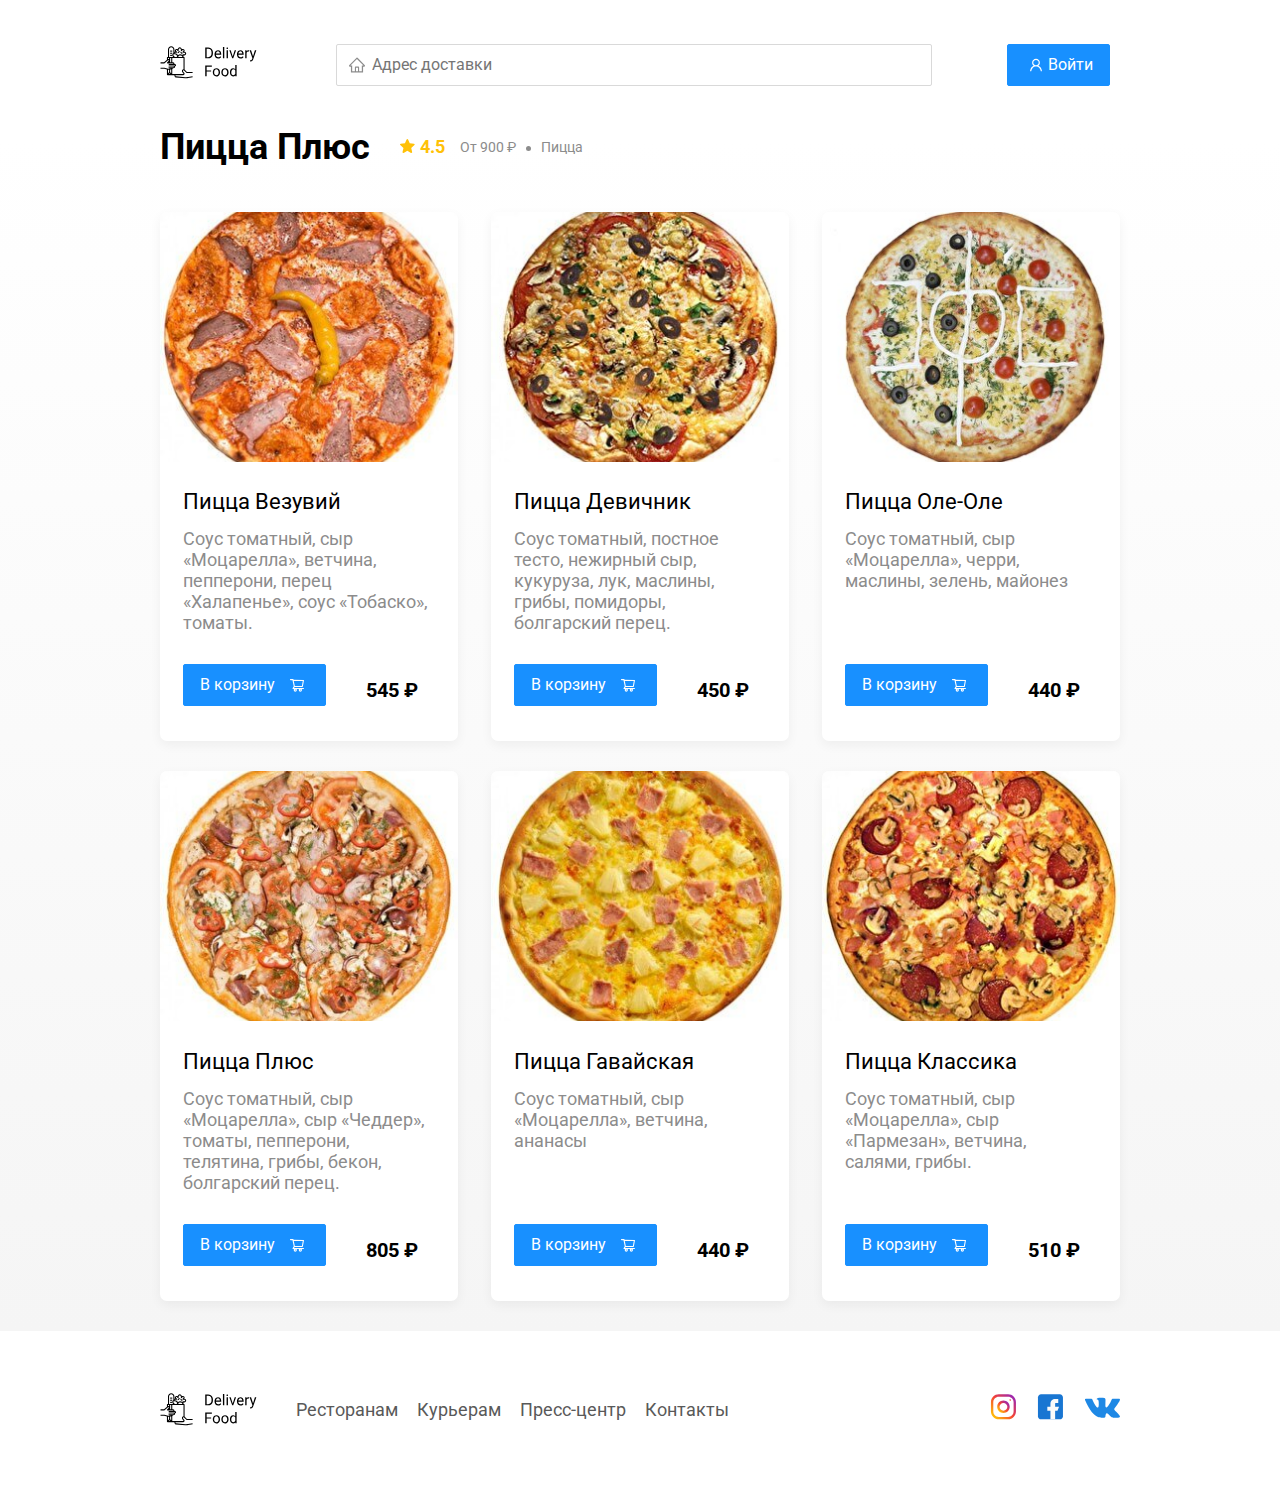
==== restaurant.html @ 47896dd7 "qq" ====
<!DOCTYPE html>
<html lang="ru">

<head>
	<meta charset="UTF-8" />
	<meta name="viewport" content="width=device-width, initial-scale=1.0" />
	<title>PizzaBurger — доставка еды на дом</title>
	<link href="https://fonts.googleapis.com/css?family=Roboto:400,700&display=swap&subset=cyrillic" rel="stylesheet" />
	<link rel="stylesheet" href="css/normalize.css" />
	<link rel="stylesheet" href="css/style.css" />
	<script src="js/auth.js" defer></script>
	<script src="js/menu.js" defer></script>
	<script src="js/partners.js" defer></script>
</head>

<body>
	<div class="container">
		<header class="header">
			<a href="index.html" class="logo">
				<img src="img/icon/logo.svg" alt="Logo" />
			</a>
			<label class="address">
				<input type="text" class="input input-address" placeholder="Адрес доставки" />
			</label>
			<div class="buttons">
				<span class="user-name"></span>
				<button class="button button-primary button-auth">
					<span class="button-auth-svg"></span>
					<span class="button-text">Войти</span>
				</button>
				<button class="button button-cart" id="cart-button">
					<span class="button-cart-svg"></span>
					<span class="button-text">Корзина</span>
				</button>
				<button class="button button-primary button-out">
					<span class="button-text">Выйти</span>
					<span class="button-out-svg"></span>
				</button>
			</div>
		</header>
	</div>
	<!-- /.container  -->

	<main class="main">
		<div class="container">
			<section class="menu">
				<div class="section-heading">
					<h2 class="section-title restaurant-title">Пицца Плюс</h2>
					<div class="card-info">
						<div class="rating">
							4.5
						</div>
						<div class="price">От 900 ₽</div>
						<div class="category">Пицца</div>
					</div>
					<!-- /.card-info -->
				</div>
				<div class="cards cards-menu">
					<div class="card">
						<img src="img/pizza-plus/pizza-vesuvius.jpg" alt="image" class="card-image" />
						<div class="card-text">
							<div class="card-heading">
								<h3 class="card-title card-title-reg">Пицца Везувий</h3>
							</div>
							<!-- /.card-heading -->
							<div class="card-info">
								<div class="ingredients">Соус томатный, сыр «Моцарелла», ветчина, пепперони, перец
									«Халапенье», соус «Тобаско», томаты.
								</div>
							</div>
							<!-- /.card-info -->
							<div class="card-buttons">
								<button class="button button-primary button-add-cart">
									<span class="button-card-text">В корзину</span>
									<span class="button-cart-svg"></span>
								</button>
								<strong class="card-price-bold">545 ₽</strong>
							</div>
						</div>
						<!-- /.card-text -->
					</div>
					<!-- /.card -->

					<div class="card">
						<img src="img/pizza-plus/pizza-girls.jpg" alt="image" class="card-image" />
						<div class="card-text">
							<div class="card-heading">
								<h3 class="card-title card-title-reg">Пицца Девичник</h3>
							</div>
							<!-- /.card-heading -->
							<div class="card-info">
								<div class="ingredients">Соус томатный, постное тесто, нежирный сыр, кукуруза, лук,
									маслины,
									грибы, помидоры, болгарский перец.
								</div>
							</div>
							<!-- /.card-info -->
							<div class="card-buttons">
								<button class="button button-primary button-add-cart">
									<span class="button-card-text">В корзину</span>
									<span class="button-cart-svg"></span>
								</button>
								<strong class="card-price-bold">450 ₽</strong>
							</div>
						</div>
						<!-- /.card-text -->
					</div>
					<!-- /.card -->

					<div class="card">
						<img src="img/pizza-plus/pizza-oleole.jpg" alt="image" class="card-image" />
						<div class="card-text">
							<div class="card-heading">
								<h3 class="card-title card-title-reg">Пицца Оле-Оле</h3>
							</div>
							<!-- /.card-heading -->
							<div class="card-info">
								<div class="ingredients">Соус томатный, сыр «Моцарелла», черри, маслины, зелень, майонез
								</div>
							</div>
							<!-- /.card-info -->
							<div class="card-buttons">
								<button class="button button-primary button-add-cart">
									<span class="button-card-text">В корзину</span>
									<span class="button-cart-svg"></span>
								</button>
								<strong class="card-price-bold">440 ₽</strong>
							</div>
						</div>
						<!-- /.card-text -->
					</div>
					<!-- /.card -->

					<div class="card">
						<img src="img/pizza-plus/pizza-plus.jpg" alt="image" class="card-image" />
						<div class="card-text">
							<div class="card-heading">
								<h3 class="card-title card-title-reg">Пицца Плюс</h3>
							</div>
							<!-- /.card-heading -->
							<div class="card-info">
								<div class="ingredients">Соус томатный, сыр «Моцарелла», сыр «Чеддер», томаты,
									пепперони,
									телятина, грибы, бекон, болгарский перец.
								</div>
							</div>
							<!-- /.card-info -->
							<div class="card-buttons">
								<button class="button button-primary button-add-cart">
									<span class="button-card-text">В корзину</span>
									<span class="button-cart-svg"></span>
								</button>
								<strong class="card-price-bold">805 ₽</strong>
							</div>
						</div>
						<!-- /.card-text -->
					</div>
					<!-- /.card -->

					<div class="card">
						<img src="img/pizza-plus/pizza-hawaiian.jpg" alt="image" class="card-image" />
						<div class="card-text">
							<div class="card-heading">
								<h3 class="card-title card-title-reg">Пицца Гавайская</h3>
							</div>
							<!-- /.card-heading -->
							<div class="card-info">
								<div class="ingredients">Соус томатный, сыр «Моцарелла», ветчина, ананасы</div>
							</div>
							<!-- /.card-info -->
							<div class="card-buttons">
								<button class="button button-primary button-add-cart">
									<span class="button-card-text">В корзину</span>
									<span class="button-cart-svg"></span>
								</button>
								<strong class="card-price-bold">440 ₽</strong>
							</div>
						</div>
						<!-- /.card-text -->
					</div>
					<!-- /.card -->

					<div class="card">
						<img src="img/pizza-plus/pizza-classic.jpg" alt="image" class="card-image" />
						<div class="card-text">
							<div class="card-heading">
								<h3 class="card-title card-title-reg">Пицца Классика</h3>
							</div>
							<!-- /.card-heading -->
							<div class="card-info">
								<div class="ingredients">Соус томатный, сыр «Моцарелла», сыр «Пармезан», ветчина,
									салями,
									грибы.
								</div>
							</div>
							<!-- /.card-info -->
							<div class="card-buttons">
								<button class="button button-primary button-add-cart">
									<span class="button-card-text">В корзину</span>
									<span class="button-cart-svg"></span>
								</button>
								<strong class="card-price-bold">510 ₽</strong>
							</div>
						</div>
						<!-- /.card-text -->
					</div>
					<!-- /.card -->
				</div>
				<!-- /.cards -->
			</section>
		</div>
		<!-- /.container -->
	</main>

	<footer class="footer">
		<div class="container">
			<div class="footer-block">
				<img src="img/icon/logo.svg" alt="logo" class="logo footer-logo" />
				<nav class="footer-nav">
					<a href="#" class="footer-link">Ресторанам </a>
					<a href="#" class="footer-link">Курьерам</a>
					<a href="#" class="footer-link">Пресс-центр</a>
					<a href="#" class="footer-link">Контакты</a>
				</nav>
				<div class="social-links">
					<a href="#" class="social-link"><img src="img/social/instagram.svg" alt="instagram" /></a>
					<a href="#" class="social-link"><img src="img/social/fb.svg" alt="facebook" /></a>
					<a href="#" class="social-link"><img src="img/social/vk.svg" alt="vk" /></a>
				</div>
				<!-- /.social-links -->
			</div>
			<!-- /.footer-block -->
		</div>
	</footer>

	<div class="modal modal-cart">
		<div class="modal-dialog">
			<div class="modal-header">
				<h3 class="modal-title">Корзина</h3>
				<button class="close">&times;</button>
			</div>
			<!-- /.modal-header -->
			<div class="modal-body">
				<div class="food-row">
					<span class="food-name">Ролл угорь стандарт</span>
					<strong class="food-price">250 ₽</strong>
					<div class="food-counter">
						<button class="counter-button">-</button>
						<span class="counter">1</span>
						<button class="counter-button">+</button>
					</div>
				</div>
				<!-- /.foods-row -->
				<div class="food-row">
					<span class="food-name">Ролл угорь стандарт</span>
					<strong class="food-price">250 ₽</strong>
					<div class="food-counter">
						<button class="counter-button">-</button>
						<span class="counter">1</span>
						<button class="counter-button">+</button>
					</div>
				</div>
				<!-- /.foods-row -->
				<div class="food-row">
					<span class="food-name">Ролл угорь стандарт</span>
					<strong class="food-price">250 ₽</strong>
					<div class="food-counter">
						<button class="counter-button">-</button>
						<span class="counter">1</span>
						<button class="counter-button">+</button>
					</div>
				</div>
				<!-- /.foods-row -->
				<div class="food-row">
					<span class="food-name">Ролл угорь стандарт</span>
					<strong class="food-price">250 ₽</strong>
					<div class="food-counter">
						<button class="counter-button">-</button>
						<span class="counter">1</span>
						<button class="counter-button">+</button>
					</div>
				</div>
				<!-- /.foods-row -->
			</div>
			<!-- /.modal-body -->
			<div class="modal-footer">
				<span class="modal-pricetag">1250 ₽</span>
				<div class="footer-buttons">
					<button class="button button-primary">Оформить заказ</button>
					<button class="button clear-cart">Отмена</button>
				</div>
			</div>
			<!-- /.modal-footer -->
		</div>
		<!-- /.modal-dialog -->
	</div>

	<div class="modal-auth">
		<div class="modal-dialog modal-dialog-auth">
			<button class="close-auth">&times;</button>
			<form id="logInForm">
				<fieldset class="modal-body">
					<legend class="modal-title">Авторизация</legend>
					<label class="label-auth">
						<span>Логин</span>
						<input id="login" type="text">
					</label>
					<label class="label-auth">
						<span>Пароль</span>
						<input id="password" type="password">
					</label>
				</fieldset>
				<!-- /.modal-body -->
				<div class="modal-footer">
					<div class="footer-buttons">
						<button class="button button-primary button-login" type="submit">Войти</button>
					</div>
				</div>
			</form>
			<!-- /.modal-footer -->
		</div>
		<!-- /.modal-dialog -->
	</div>
	<script src="js/auth.js"></script>
</body>

</html>
---- css/style.css ----
* {
    box-sizing: border-box;
}

body {
    font-family: "Roboto", sans-serif;
    padding-top: 44px;
}

a,
button {
    cursor: pointer;
    color: inherit;
}

.hide {
    display: none;
}

.container {
    max-width: 1200px;
    margin: auto;
}

.header {
    display: flex;
    align-items: center;
    justify-content: space-between;
    margin-bottom: 40px;
}

.input {
    background-color: #ffffff;
    border: 1px solid #d9d9d9;
    border-radius: 2px;
    font-size: 16px;
    line-height: 24px;
    padding: 8px 8px 8px 35px;
    background-repeat: no-repeat;
    background-position: left 11px center;
}

.address {
    flex: 0.8;
}

.input-address {
    width: 100%;
    background-image: url(../img/icon/home.svg);
}

.search {
    margin-left: auto;
}

.input-search {
    width: 300px;
    background-image: url(../img/icon/search.svg);

}

.buttons {
    display: flex;
    align-items: center;
}

.button {
    display: flex;
    align-items: center;
    padding: 8px 16px;
    background: #ffffff;
    border: 1px solid #d9d9d9;
    box-sizing: border-box;
    box-shadow: 0 0 2px rgba(0, 0, 0, 0.0015);
    border-radius: 2px;
    color: #595959;
    font-size: 16px;
    line-height: 24px;

}

.button:hover {
    background: #1890ff;
    border: 1px solid #1890ff;
    color: #fff;
    transition: 0.5s
}


.button-primary {
    background: #1890ff;
    border: 1px solid #1890ff;
    color: #fff;
    margin-right: 10px;
}

.button-primary:hover {
    background: #ffffff;
    border: 1px solid #d9d9d9;
    color: #595959;
    transition: 0.5s
}

.button-icon {
    margin-right: 6px;
}

.button-card-text {
    margin-right: 10px;
}

.button-auth {
    background-position: 20px 13px;
}

.button-primary .button-auth-svg {
    width: 24px;
    height: 24px;
    background-color: #fff;
    -webkit-mask: url("../img/icon/user.svg") no-repeat 50% 50%;
    mask: url("../img/icon/user.svg") no-repeat 50% 50%;
    background-repeat: no-repeat;
}

.button-primary:hover .button-auth-svg {
    background-color: #595959;
    transition: 0.5s
}

.button .button-cart-svg {
    width: 24px;
    height: 24px;
    background-color: #595959;
    -webkit-mask: url("../img/icon/shopping-cart.svg") no-repeat 50% 50%;
    mask: url("../img/icon/shopping-cart.svg") no-repeat 50% 50%;
    background-repeat: no-repeat;
}

.button-primary .button-cart-svg {
    background-color: #fff;
}

.button:hover .button-cart-svg {
    background-color: #fff;
}

.button-primary:hover .button-cart-svg {
    background-color: #595959;
}

.button-cart {
    display: none;
    margin: 0 5px;
}

.button-out {
    display: none;
    margin: 0 5px;
}

.user-name {
    display: none;
    margin-right: 20px;
    font-weight: bold;
    font-size: 18px;
}

.promo-slider {

    width: 600px;
    height: 300px;

}

.promo {
    box-shadow: 0 7px 12px rgba(158, 158, 163, 0.1);
    border-radius: 10px;
    padding: 68px 70px;
    margin-bottom: 56px;
}

.pizza {
    background: #fff1b8 url(../img/promo/pizza.png) no-repeat top -100px right -250px / 830px
}

.kebab {
    background: #D6E4FF url(../img/promo/kebab.png) no-repeat top 45px right 40px / 450px;
}

.vegetables {
    background: #FFF566 url(../img/promo/vegetables.png) no-repeat top 0 right 0 / 825px
}

.sushi {
    background: #FFF1F0 url(../img/promo/sushi.png) no-repeat top 10px right 15px / 500px
}

.promo-title {
    font-style: normal;
    font-weight: bold;
    font-size: 39px;
    line-height: 46px;
    color: #302c34;
}

.promo-text {
    font-style: normal;
    font-weight: normal;
    font-size: 24px;
    line-height: 28px;
    color: #302c34;
    max-width: 538px;
}

.main {
    background: linear-gradient(180deg, rgba(245, 245, 245, 0) 1.04%, #f5f5f5 100%);
}

.section-heading {
    display: flex;
    align-items: center;
    margin-bottom: 44px;
}

.section-title {
    font-style: normal;
    font-weight: bold;
    font-size: 36px;
    line-height: 42px;
    margin: 0 30px 0 0;
    color: #000000;
}

.cards {
    display: flex;
    align-items: flex-start;
    justify-content: space-between;
    flex-wrap: wrap;
}

.card {
    background: #ffffff;
    box-shadow: 0 4px 12px rgba(0, 0, 0, 0.05);
    border-radius: 7px;
    overflow: hidden;
    margin-bottom: 30px;
    flex-basis: 31%;
    text-decoration: none;

}

.card-restaurant {
    cursor: pointer
}

.card-image {
    width: 100%;
    height: 250px;
    object-fit: cover;
}


.card-text {
    padding: 20px 23px 35px;
    min-height: 275px;
    display: flex;
    flex-direction: column;
}



.restaurants .card-text {
    min-height: auto;
}

.card-heading {
    display: flex;
    align-items: center;
    justify-content: space-between;
    margin-bottom: 10px;
}

.card-title {
    margin: 0;
    font-style: normal;
    font-weight: bold;
    font-size: 22px;
    line-height: 32px;
}

.card-title-reg {
    font-weight: 400;
}

.card-tag {
    font-style: normal;
    font-weight: normal;
    font-size: 12px;
    line-height: 20px;
    color: #ffffff;
    background: #262626;
    border-radius: 2px;
    padding: 1px 8px;
}

.card-info {
    display: flex;
    align-items: center;
    flex-wrap: wrap;
}

.card-buttons {
    display: flex;
    margin-top: 24px;
    flex-grow: 1;
    align-items: flex-end;
}

.card-price-bold {
    font-weight: bold;
    font-size: 20px;
    line-height: 32px;
    margin-left: 30px;
}

.rating {
    background-image: url("../img/icon/rating.svg");
    background-repeat: no-repeat;
    background-position: 0 7px;
    padding-left: 20px;
    margin-right: 26px;
    color: #ffc107;
    font-weight: bold;
    font-size: 18px;
    line-height: 32px;
}

.price,
.category {
    color: #8c8c8c;
    font-size: 18px;
    line-height: 32px;
}

.price {
    margin-right: 10px;
}

.ingredients {
    color: #8c8c8c;
    font-size: 18px;
    line-height: 21px;
}

.category {
    text-overflow: ellipsis;
    overflow: hidden;
    white-space: nowrap;
    max-width: 150px;
}

.price:after {
    content: "";
    width: 5px;
    height: 5px;
    background-color: #8c8c8c;
    display: inline-block;
    vertical-align: middle;
    border-radius: 50%;
    margin-left: 10px;
}

.footer {
    padding: 60px 0;
}

.footer-block {
    display: flex;
    align-items: center;
    justify-content: space-between;
}

.footer-nav {
    margin-left: 35px;
    margin-right: auto;
}

.footer-link {
    display: inline-block;
    color: #595959;
    font-style: normal;
    font-weight: normal;
    font-size: 18px;
    line-height: 21px;
    text-decoration: none;
}

.footer-link:not(:last-child) {
    margin-right: 15px;
}

.social-links {
    display: flex;
    align-items: center;
}

.social-link:not(:last-child) {
    margin-right: 21px;
}

.modal {
    position: fixed;
    left: 0;
    top: 0;
    width: 100%;
    height: 100%;
    background: rgba(0, 0, 0, 0.4);
    display: none;
    z-index: 999;
}

.modal-auth {
    position: fixed;
    left: 0;
    top: 0;
    width: 100%;
    height: 100%;
    background: rgba(0, 0, 0, 0.4);
    display: none;
    z-index: 999;
}

.is-open {
    display: flex;
}

.modal-dialog {
    max-width: 780px;
    width: 95%;
    background: #ffffff;
    border-radius: 5px;
    margin: auto;
    padding: 40px 45px;
}

.modal-dialog-auth {
    width: auto;
    position: relative;
}

.label-auth {
    display: block;
    margin: 30px;
}

.label-auth span {
    width: 80px;
    display: inline-block;
}

.modal-header {
    display: flex;
    align-items: center;
    justify-content: space-between;
    margin-bottom: 45px;
}

.modal-title {
    margin: 0;
    font-weight: bold;
    font-size: 36px;
    line-height: 42px;
}

.close {
    font-size: 36px;
    border: none;
    background-color: transparent;
}

.close-auth {
    font-size: 36px;
    border: none;
    background-color: transparent;
    position: absolute;
    top: 10px;
    right: 20px;
}

.modal-body {
    margin-bottom: 22px;
}

.food-row {
    display: flex;
    align-items: flex-start;
    justify-content: space-between;
    padding-bottom: 8px;
    border-bottom: 1px solid #d9d9d9;
    margin-bottom: 15px;
}

.food-name {
    font-weight: normal;
    font-size: 18px;
    line-height: 32px;
}

.food-price {
    margin-left: auto;
    margin-right: 47px;
    font-weight: bold;
    font-size: 20px;
    line-height: 32px;
}

.food-counter {
    display: flex;
    align-items: center;
}

.counter-button {
    display: flex;
    align-items: center;
    justify-content: center;
    width: 39px;
    height: 32px;
    background: #ffffff;
    border: 1px solid #40a9ff;
    box-sizing: border-box;
    border-radius: 2px;
    font-weight: normal;
    font-size: 14px;
    line-height: 22px;
    color: #40a9ff;
}

.counter-button:hover {
    background: #40a9ff;
    border: 1px solid #ffffff;
    color: #ffffff;
}

.counter {
    font-size: 16px;
    line-height: 24px;
    margin-left: 10px;
    margin-right: 10px;
}

.modal-footer {
    display: flex;
    align-items: center;
    justify-content: space-between;
}

.modal-auth .modal-footer {
    justify-content: flex-end;
}

.footer-buttons {
    display: flex;
    align-items: center;
}

.modal-pricetag {
    background: #262626;
    border-radius: 5px;
    color: #ffffff;
    padding: 15px 20px;
    font-size: 20px;
    line-height: 23px;
}

@media (max-width: 1366px) {
    .container {
        max-width: 960px;
    }

    .pizza {
        background-position: center right -300px;
        background-size: 750px;
    }


    .kebab {
        background-position: top -5px right -93px;
        background-size: 530px;
    }

    .vegetables {
        background-position: top 0 right -93px;
        background-size: 820px;
    }

    .sushi {
        background-position: center right -90px;
    }

    .rating {
        margin-right: 15px;
    }

    .category,
    .price {
        font-size: 14px;
    }
}

@media (max-width: 992px) {
    .container {
        max-width: 750px;
    }



    .pizza {
        padding: 50px;
        background-size: 500px;
        background-position: center right -200px;
    }


    .kebab {
        background-position: top 55px right -100px;
        background-size: 385px;
    }

    .vegetables {
        background-position: top 0 right -280px;
        background-size: 810px;
    }

    .sushi {
        background-position: top 30px right -175px;
    }



    .promo-text {
        font-size: 18px;
        max-width: 400px;
    }

    .card {
        flex-basis: 49%;
    }

    .footer-link {
        font-size: 16px;
    }
}

@media (max-width: 768px) {
    .container {
        max-width: 560px;
    }

    .card-info {
        flex-wrap: wrap;
    }

    .card .rating {
        flex-basis: 100%;
    }

    .card-title {
        font-size: 18px;
    }

    .card-text {
        min-height: 290px;
    }

    .card-price-bold {
        margin-left: 20px;
    }


    .pizza {
        background-size: 400px;
        background-position: bottom 50px right -200px;
    }


    .kebab {
        background-position: top -5px right -74px;
        background-size: 300px;
    }

    .vegetables {
        background-position: top 0 right -240px;
        background-size: 702px;
    }

    .sushi {
        background-position: top -24px right -75px;
        background-size: 302px;
    }

    .promo-title {
        font-size: 24px;
        line-height: 1.4;
    }

    .promo-text {
        margin-top: 0;
    }
}

@media (max-width: 578px) {
    .container {
        width: 90%;
    }

    .address {
        min-width: 100%;
        order: 1;
    }

    .header {
        flex-wrap: wrap;
    }

    .input-address {
        margin-top: 15px;
        order: 5;
        flex: 1;
    }

    .promo {
        background-image: none;
    }

    .promo-title {
        margin-bottom: 10px;
    }

    .section-title {
        font-size: 20px;
    }

    .card {
        flex-basis: 100%;
    }

    .card-text {
        min-height: auto;
    }

    .card-image {
        width: 100%;
    }

    .footer {
        padding: 30px 0;
    }

    .footer-block {
        align-items: flex-start;
    }

    .footer-nav {
        margin-left: 0;
        margin-right: 0;
        order: 0;
        display: flex;
        flex-direction: column;
    }

    .footer-logo {
        margin-right: 15px;
        order: 1;
    }

    .social-links {
        order: 2;
    }
}

@media (max-width: 480px) {
    .button-text {
        display: none;
    }

    .button-icon {
        margin: 0;
    }

    .user-name {
        margin: 10px;

    }

    .buttons {
        flex-wrap: wrap;
        margin-left: auto;
    }

    .button {
        min-height: 40px;
        padding: 5px 12px;

    }

    .button-out-svg {
        width: 24px;
        height: 24px;
        background-color: #fff;
        -webkit-mask: url(../img/icon/logout.svg) no-repeat 50% 50%;
        mask: url(../img/icon/logout.svg) no-repeat 50% 50%;
        background-repeat: no-repeat;
        -webkit-mask-size: 20px;
        mask-size: 20px;
    }

    .promo {
        padding: 20px;
    }

    .section-heading {
        flex-wrap: wrap;
    }

    .footer-block {
        flex-wrap: wrap;
        flex-direction: column;
        align-items: center;
    }

    .footer-logo {
        order: 0;
        margin-bottom: 20px;
    }

    .footer-nav {
        margin-bottom: 20px;
        text-align: center;
    }

    .footer-link:not(:last-child) {
        margin-right: 0;
    }
}
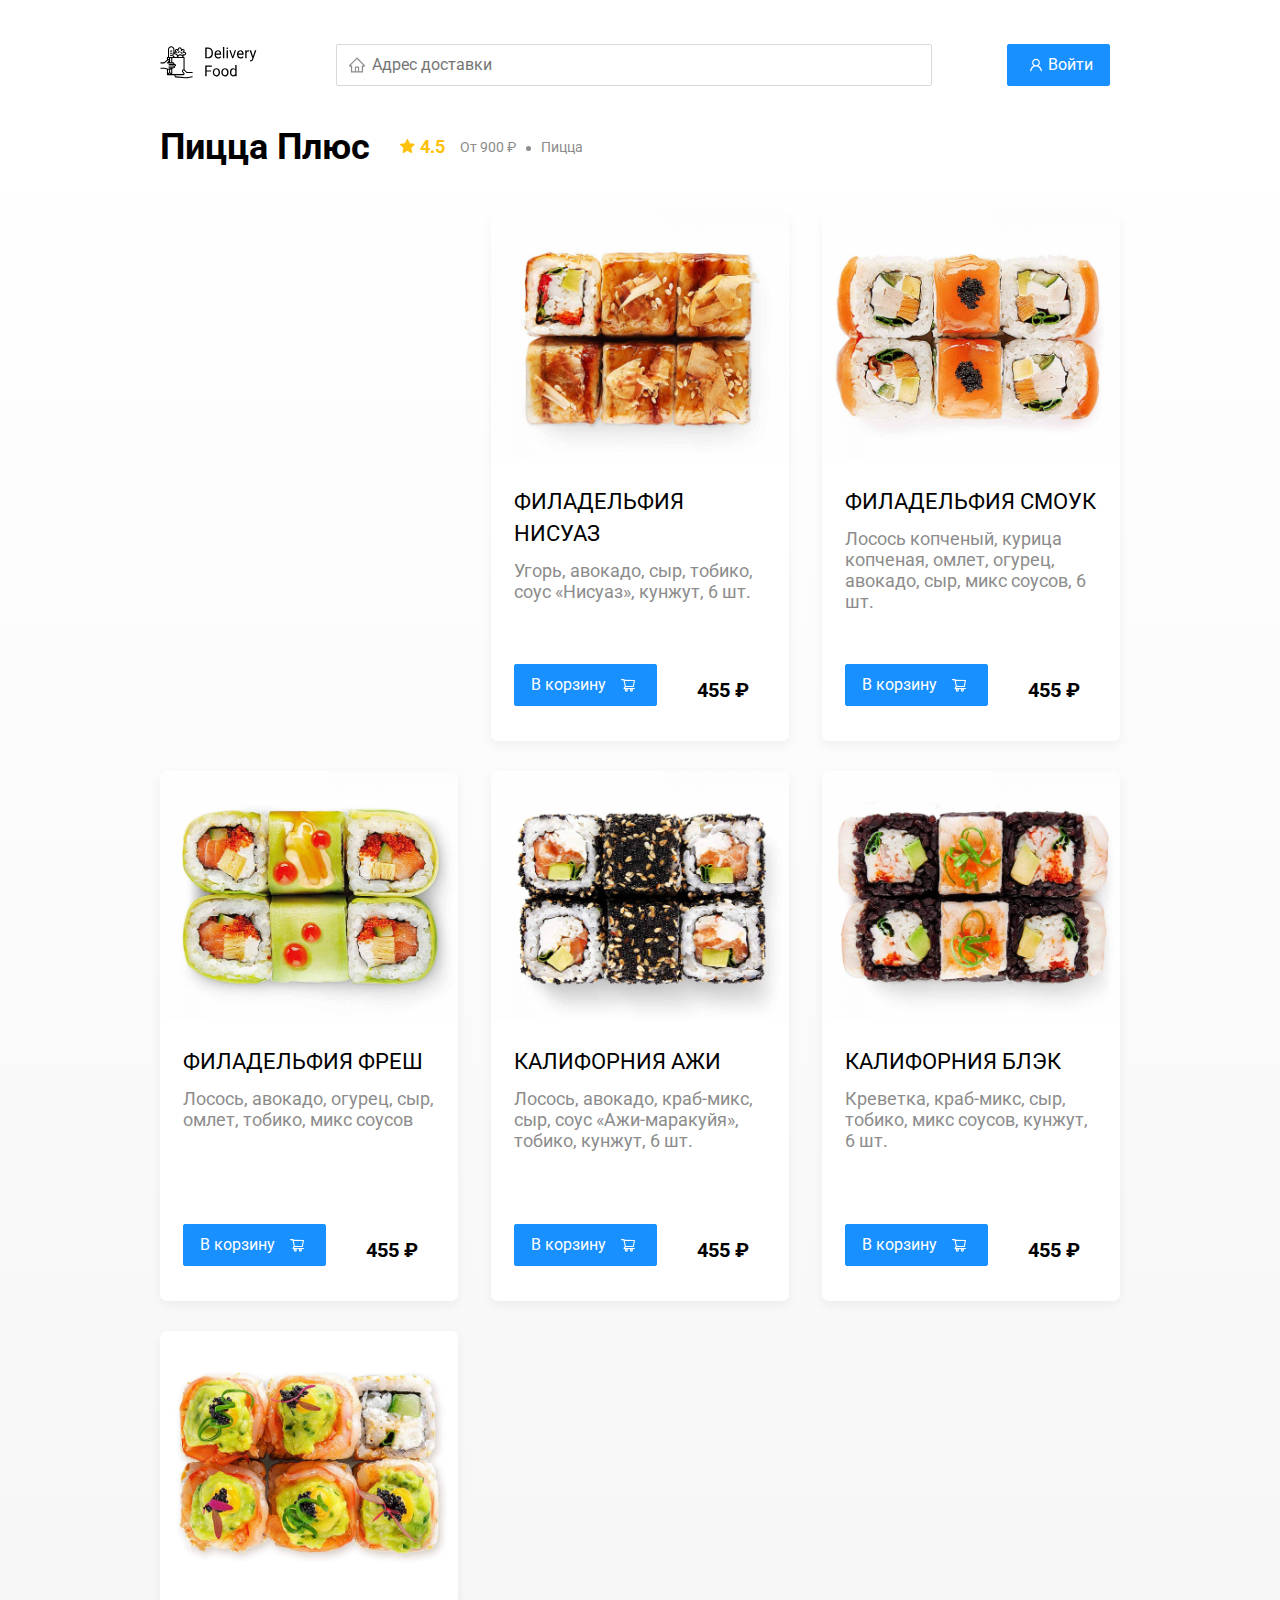
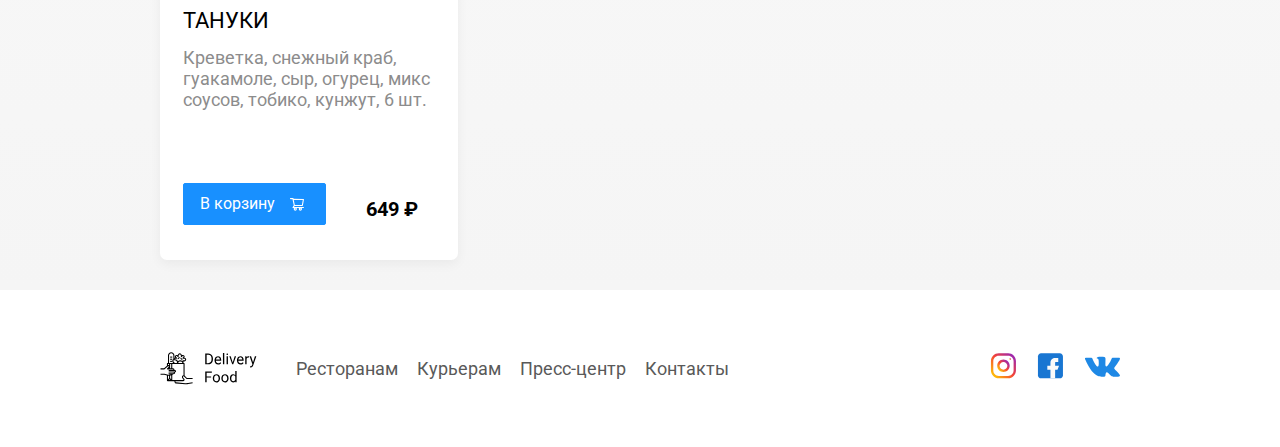
==== commit 3047ae10: "йй" ====
--- a/restaurant.html
+++ b/restaurant.html
@@ -57,154 +57,7 @@
 				</div>
 				<div class="cards cards-menu">
 					<div class="card">
-						<img src="img/pizza-plus/pizza-vesuvius.jpg" alt="image" class="card-image" />
-						<div class="card-text">
-							<div class="card-heading">
-								<h3 class="card-title card-title-reg">Пицца Везувий</h3>
-							</div>
-							<!-- /.card-heading -->
-							<div class="card-info">
-								<div class="ingredients">Соус томатный, сыр «Моцарелла», ветчина, пепперони, перец
-									«Халапенье», соус «Тобаско», томаты.
-								</div>
-							</div>
-							<!-- /.card-info -->
-							<div class="card-buttons">
-								<button class="button button-primary button-add-cart">
-									<span class="button-card-text">В корзину</span>
-									<span class="button-cart-svg"></span>
-								</button>
-								<strong class="card-price-bold">545 ₽</strong>
-							</div>
-						</div>
-						<!-- /.card-text -->
-					</div>
-					<!-- /.card -->
-
-					<div class="card">
-						<img src="img/pizza-plus/pizza-girls.jpg" alt="image" class="card-image" />
-						<div class="card-text">
-							<div class="card-heading">
-								<h3 class="card-title card-title-reg">Пицца Девичник</h3>
-							</div>
-							<!-- /.card-heading -->
-							<div class="card-info">
-								<div class="ingredients">Соус томатный, постное тесто, нежирный сыр, кукуруза, лук,
-									маслины,
-									грибы, помидоры, болгарский перец.
-								</div>
-							</div>
-							<!-- /.card-info -->
-							<div class="card-buttons">
-								<button class="button button-primary button-add-cart">
-									<span class="button-card-text">В корзину</span>
-									<span class="button-cart-svg"></span>
-								</button>
-								<strong class="card-price-bold">450 ₽</strong>
-							</div>
-						</div>
-						<!-- /.card-text -->
-					</div>
-					<!-- /.card -->
-
-					<div class="card">
-						<img src="img/pizza-plus/pizza-oleole.jpg" alt="image" class="card-image" />
-						<div class="card-text">
-							<div class="card-heading">
-								<h3 class="card-title card-title-reg">Пицца Оле-Оле</h3>
-							</div>
-							<!-- /.card-heading -->
-							<div class="card-info">
-								<div class="ingredients">Соус томатный, сыр «Моцарелла», черри, маслины, зелень, майонез
-								</div>
-							</div>
-							<!-- /.card-info -->
-							<div class="card-buttons">
-								<button class="button button-primary button-add-cart">
-									<span class="button-card-text">В корзину</span>
-									<span class="button-cart-svg"></span>
-								</button>
-								<strong class="card-price-bold">440 ₽</strong>
-							</div>
-						</div>
-						<!-- /.card-text -->
-					</div>
-					<!-- /.card -->
-
-					<div class="card">
-						<img src="img/pizza-plus/pizza-plus.jpg" alt="image" class="card-image" />
-						<div class="card-text">
-							<div class="card-heading">
-								<h3 class="card-title card-title-reg">Пицца Плюс</h3>
-							</div>
-							<!-- /.card-heading -->
-							<div class="card-info">
-								<div class="ingredients">Соус томатный, сыр «Моцарелла», сыр «Чеддер», томаты,
-									пепперони,
-									телятина, грибы, бекон, болгарский перец.
-								</div>
-							</div>
-							<!-- /.card-info -->
-							<div class="card-buttons">
-								<button class="button button-primary button-add-cart">
-									<span class="button-card-text">В корзину</span>
-									<span class="button-cart-svg"></span>
-								</button>
-								<strong class="card-price-bold">805 ₽</strong>
-							</div>
-						</div>
-						<!-- /.card-text -->
-					</div>
-					<!-- /.card -->
-
-					<div class="card">
-						<img src="img/pizza-plus/pizza-hawaiian.jpg" alt="image" class="card-image" />
-						<div class="card-text">
-							<div class="card-heading">
-								<h3 class="card-title card-title-reg">Пицца Гавайская</h3>
-							</div>
-							<!-- /.card-heading -->
-							<div class="card-info">
-								<div class="ingredients">Соус томатный, сыр «Моцарелла», ветчина, ананасы</div>
-							</div>
-							<!-- /.card-info -->
-							<div class="card-buttons">
-								<button class="button button-primary button-add-cart">
-									<span class="button-card-text">В корзину</span>
-									<span class="button-cart-svg"></span>
-								</button>
-								<strong class="card-price-bold">440 ₽</strong>
-							</div>
-						</div>
-						<!-- /.card-text -->
-					</div>
-					<!-- /.card -->
-
-					<div class="card">
-						<img src="img/pizza-plus/pizza-classic.jpg" alt="image" class="card-image" />
-						<div class="card-text">
-							<div class="card-heading">
-								<h3 class="card-title card-title-reg">Пицца Классика</h3>
-							</div>
-							<!-- /.card-heading -->
-							<div class="card-info">
-								<div class="ingredients">Соус томатный, сыр «Моцарелла», сыр «Пармезан», ветчина,
-									салями,
-									грибы.
-								</div>
-							</div>
-							<!-- /.card-info -->
-							<div class="card-buttons">
-								<button class="button button-primary button-add-cart">
-									<span class="button-card-text">В корзину</span>
-									<span class="button-cart-svg"></span>
-								</button>
-								<strong class="card-price-bold">510 ₽</strong>
-							</div>
-						</div>
-						<!-- /.card-text -->
-					</div>
-					<!-- /.card -->
+						
 				</div>
 				<!-- /.cards -->
 			</section>
